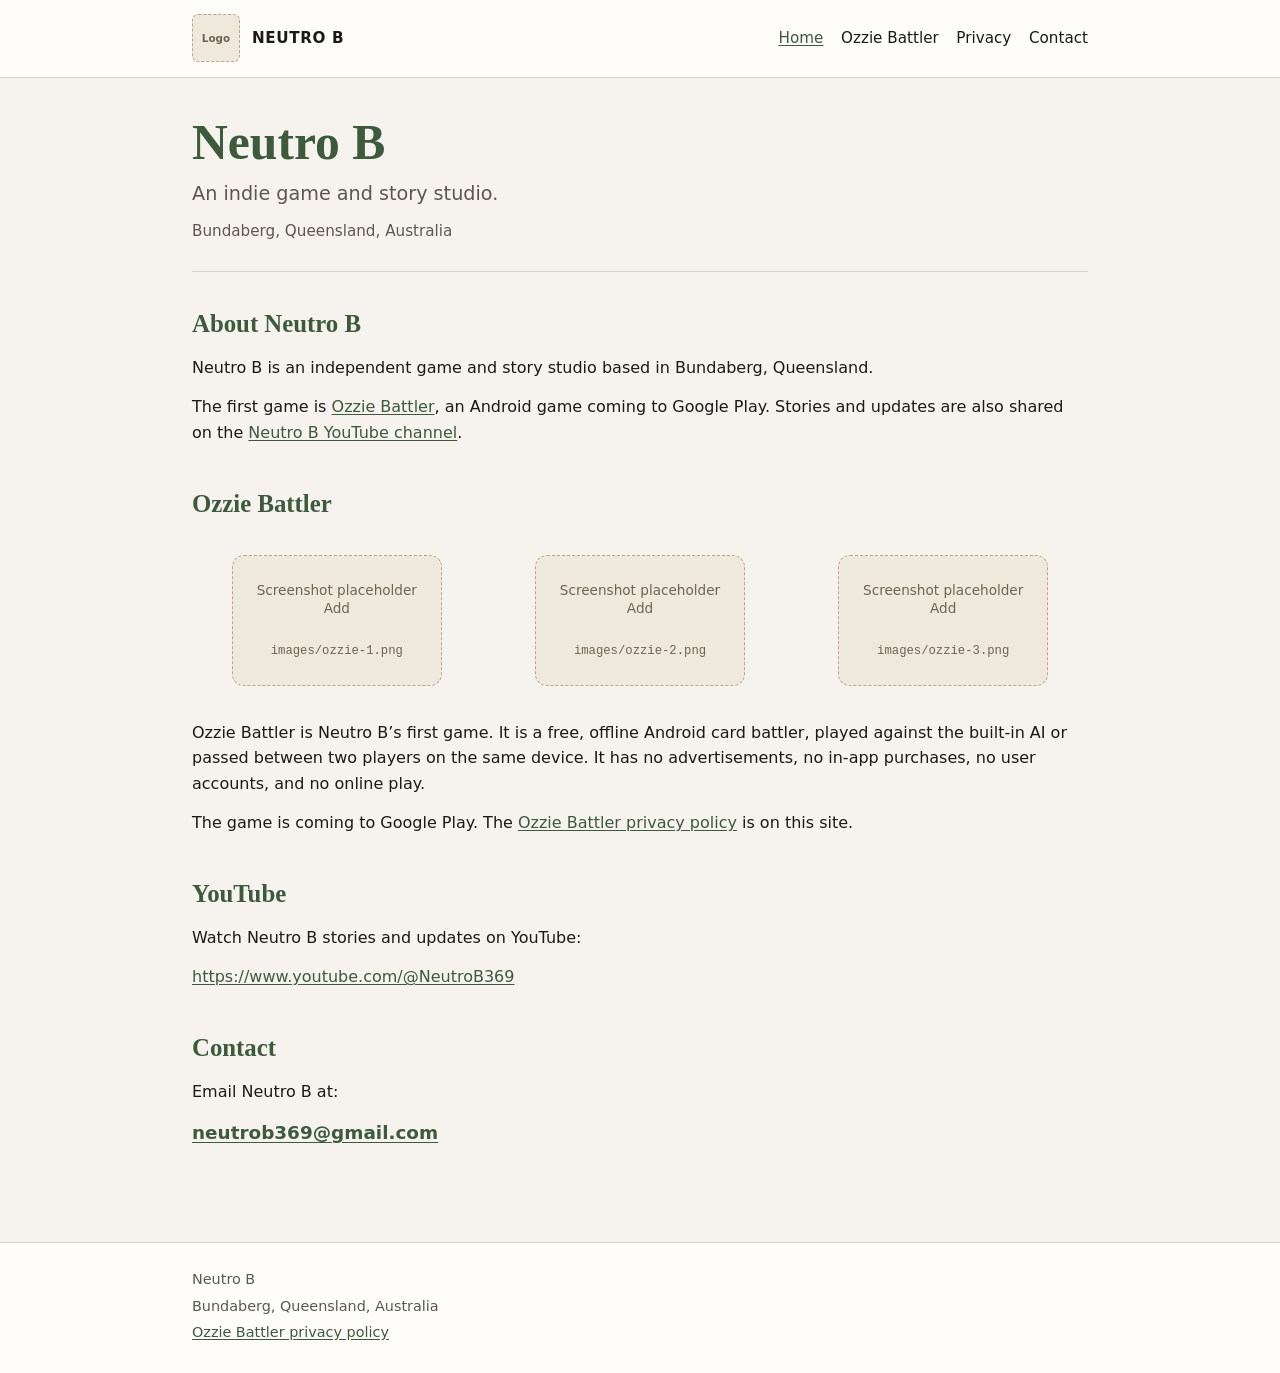
==== index.html @ 4e5b8d87 "Add the Neutro B static site at the repository root. Publish index, privacy policy, and stylesheet w" ====
<!DOCTYPE html>
<html lang="en-AU">
<head>
  <meta charset="utf-8">
  <meta name="viewport" content="width=device-width, initial-scale=1">
  <title>Neutro B — indie game and story studio</title>
  <meta name="description" content="Neutro B is an indie game and story studio in Bundaberg, Queensland. Ozzie Battler, an Android game, is coming to Google Play.">
  <link rel="stylesheet" href="style.css">
</head>
<body>
  <header class="site-header">
    <div class="site-header__inner">
      <a class="brand" href="index.html">
        <!-- LOGO: replace the span below with <img src="images/logo.png" alt="Neutro B" class="logo"> -->
        <span class="logo-placeholder" aria-hidden="true">Logo</span>
        <span class="brand__name">Neutro B</span>
      </a>
      <nav class="nav" aria-label="Primary">
        <a href="index.html" aria-current="page">Home</a>
        <a href="#ozzie-battler">Ozzie Battler</a>
        <a href="privacy.html">Privacy</a>
        <a href="#contact">Contact</a>
      </nav>
    </div>
  </header>

  <main>
    <div class="wrap">
      <header class="hero">
        <h1>Neutro B</h1>
        <p class="lede">An indie game and story studio.</p>
        <p class="place">Bundaberg, Queensland, Australia</p>
      </header>

      <section class="prose" id="about" aria-labelledby="about-heading">
        <h2 id="about-heading">About Neutro B</h2>
        <p>Neutro B is an independent game and story studio based in Bundaberg, Queensland.</p>
        <p>The first game is <a href="#ozzie-battler">Ozzie Battler</a>, an Android game coming to Google Play. Stories and updates are also shared on the <a href="https://www.youtube.com/@NeutroB369">Neutro B YouTube channel</a>.</p>
      </section>

      <section class="prose" id="ozzie-battler" aria-labelledby="ozzie-heading">
        <h2 id="ozzie-heading">Ozzie Battler</h2>
        <div class="screenshot-row" aria-label="Screenshot placeholders">
          <!-- SCREENSHOTS: replace each figure with an <img> pointing at images/ -->
          <figure class="screenshot-placeholder">Screenshot placeholder<br>Add <code>images/ozzie-1.png</code></figure>
          <figure class="screenshot-placeholder">Screenshot placeholder<br>Add <code>images/ozzie-2.png</code></figure>
          <figure class="screenshot-placeholder">Screenshot placeholder<br>Add <code>images/ozzie-3.png</code></figure>
        </div>
        <p>Ozzie Battler is Neutro B’s first game. It is a free, offline Android card battler, played against the built-in AI or passed between two players on the same device. It has no advertisements, no in-app purchases, no user accounts, and no online play.</p>
        <p>The game is coming to Google Play. The <a href="privacy.html">Ozzie Battler privacy policy</a> is on this site.</p>
      </section>

      <section class="prose" id="youtube" aria-labelledby="youtube-heading">
        <h2 id="youtube-heading">YouTube</h2>
        <p>Watch Neutro B stories and updates on YouTube:</p>
        <p><a href="https://www.youtube.com/@NeutroB369">https://www.youtube.com/@NeutroB369</a></p>
      </section>

      <section class="prose" id="contact" aria-labelledby="contact-heading">
        <h2 id="contact-heading">Contact</h2>
        <p>Email Neutro B at:</p>
        <p class="contact-email"><a href="mailto:neutrob369@gmail.com">neutrob369@gmail.com</a></p>
      </section>
    </div>
  </main>

  <footer class="site-footer">
    <div class="site-footer__inner">
      <p>Neutro B</p>
      <p>Bundaberg, Queensland, Australia</p>
      <p><a href="privacy.html">Ozzie Battler privacy policy</a></p>
    </div>
  </footer>
</body>
</html>
---- style.css ----
/* Neutro B site framework
   Plain CSS, no build step. Swap the variables and placeholders
   below when you are ready to make it look good.
*/

/* ============================================================
   COLOURS — change these to restyle the whole site later
   ============================================================ */
:root {
  --color-bg: #f6f3ee;
  --color-surface: #fffdf9;
  --color-text: #1c1a17;
  --color-muted: #5c574f;
  --color-accent: #3d5a3d;          /* headings, links, brand marks */
  --color-accent-hover: #2c422c;
  --color-line: #d8d2c8;
  --color-placeholder-bg: #efe8dc;
  --color-placeholder-line: #b9a88a;
  --color-placeholder-text: #6e6454;

  /* Layout */
  --max-width: 56rem;
  --space: 1.25rem;
  --radius: 0.75rem;

  /* Type — system fonts only, so the site works offline */
  --font-sans: "Segoe UI", system-ui, -apple-system, "Helvetica Neue", Arial, sans-serif;
  --font-serif: Georgia, "Palatino Linotype", Palatino, "Times New Roman", serif;
}

/* ============================================================
   BASE
   ============================================================ */
*,
*::before,
*::after { box-sizing: border-box; }

html { scroll-behavior: smooth; }

body {
  margin: 0;
  font-family: var(--font-sans);
  background: var(--color-bg);
  color: var(--color-text);
  line-height: 1.6;
  min-height: 100vh;
  display: flex;
  flex-direction: column;
}

img { max-width: 100%; height: auto; display: block; }

a {
  color: var(--color-accent);
  text-underline-offset: 0.15em;
}

a:hover { color: var(--color-accent-hover); }

a:focus-visible,
button:focus-visible {
  outline: 2px solid var(--color-accent);
  outline-offset: 3px;
}

/* ============================================================
   SITE CHROME
   ============================================================ */
.site-header {
  border-bottom: 1px solid var(--color-line);
  background: var(--color-surface);
}

.site-header__inner,
.site-footer__inner,
.wrap {
  width: min(var(--max-width), calc(100% - 2 * var(--space)));
  margin-inline: auto;
}

.site-header__inner {
  display: flex;
  align-items: center;
  justify-content: space-between;
  gap: 1rem;
  padding: 0.9rem 0;
}

.brand {
  display: flex;
  align-items: center;
  gap: 0.75rem;
  text-decoration: none;
  color: inherit;
}

.brand__name {
  font-weight: 700;
  letter-spacing: 0.04em;
  text-transform: uppercase;
  font-size: 0.95rem;
}

/* ============================================================
   LOGO — replace the placeholder in the header with:
   <img src="images/logo.png" alt="Neutro B" class="logo">
   Suggested size: about 64px tall, transparent PNG or SVG.
   ============================================================ */
.logo-placeholder,
.logo {
  width: 3rem;
  height: 3rem;
  flex: 0 0 auto;
}

.logo {
  object-fit: contain;
}

.logo-placeholder {
  display: grid;
  place-items: center;
  border: 1px dashed var(--color-placeholder-line);
  background: var(--color-placeholder-bg);
  color: var(--color-placeholder-text);
  border-radius: 0.4rem;
  font-size: 0.65rem;
  font-weight: 600;
  text-align: center;
  line-height: 1.2;
  padding: 0.2rem;
}

.nav {
  display: flex;
  flex-wrap: wrap;
  gap: 0.35rem 1.1rem;
  font-size: 0.95rem;
}

.nav a { text-decoration: none; color: var(--color-text); }
.nav a:hover,
.nav a[aria-current="page"] {
  color: var(--color-accent);
  text-decoration: underline;
}

main {
  flex: 1;
  padding: 2.25rem 0 3.5rem;
}

.site-footer {
  border-top: 1px solid var(--color-line);
  background: var(--color-surface);
  color: var(--color-muted);
  font-size: 0.9rem;
  padding: 1.4rem 0 1.6rem;
}

.site-footer p { margin: 0.2rem 0; }

/* ============================================================
   PAGE SECTIONS
   ============================================================ */
.hero {
  padding-bottom: 1.75rem;
  margin-bottom: 2rem;
  border-bottom: 1px solid var(--color-line);
}

.hero h1 {
  font-family: var(--font-serif);
  font-size: clamp(2.1rem, 5vw, 3.1rem);
  line-height: 1.15;
  margin: 0 0 0.5rem;
  color: var(--color-accent);
  font-weight: 700;
}

.lede {
  font-size: 1.2rem;
  color: var(--color-muted);
  margin: 0;
}

.place {
  margin: 0.6rem 0 0;
  color: var(--color-muted);
  font-size: 0.95rem;
}

section { margin: 0 0 2.4rem; }

h2 {
  font-family: var(--font-serif);
  font-size: 1.55rem;
  margin: 0 0 0.7rem;
  color: var(--color-accent);
}

h3 {
  font-size: 1.1rem;
  margin: 1.5rem 0 0.5rem;
  color: var(--color-accent);
}

.prose p { margin: 0 0 0.85rem; }
.prose p:last-child { margin-bottom: 0; }

.prose ul {
  margin: 0.4rem 0 0.85rem;
  padding-left: 1.2rem;
}

.prose li { margin: 0.25rem 0; }

.meta {
  color: var(--color-muted);
  font-size: 0.95rem;
  margin: 0 0 1.25rem;
}

/* ============================================================
   SCREENSHOTS — drop images into images/ and replace each
   .screenshot-placeholder with, for example:
   <img src="images/ozzie-1.png" alt="Ozzie Battler screenshot">
   Suggested size: 16:9 or phone frames, around 800px wide.
   ============================================================ */
.screenshot-row {
  display: grid;
  grid-template-columns: repeat(3, 1fr);
  gap: 0.85rem;
  margin: 1.1rem 0 1.25rem;
}

.screenshot-placeholder {
  aspect-ratio: 16 / 10;
  display: grid;
  place-items: center;
  text-align: center;
  padding: 0.75rem;
  border: 1px dashed var(--color-placeholder-line);
  background: var(--color-placeholder-bg);
  color: var(--color-placeholder-text);
  border-radius: var(--radius);
  font-size: 0.85rem;
  line-height: 1.35;
}

.contact-email {
  font-size: 1.15rem;
  font-weight: 600;
}

address { font-style: normal; }

/* Privacy policy body text stays readable at a slightly narrower measure */
.policy {
  max-width: 42rem;
}

.policy h1 {
  font-family: var(--font-serif);
  font-size: clamp(1.7rem, 4vw, 2.2rem);
  line-height: 1.2;
  margin: 0 0 0.6rem;
  color: var(--color-accent);
}

code {
  font-family: ui-monospace, "Cascadia Code", "SF Mono", Consolas, monospace;
  font-size: 0.9em;
}

@media (max-width: 700px) {
  .screenshot-row { grid-template-columns: 1fr; }
  .site-header__inner { flex-wrap: wrap; }
}
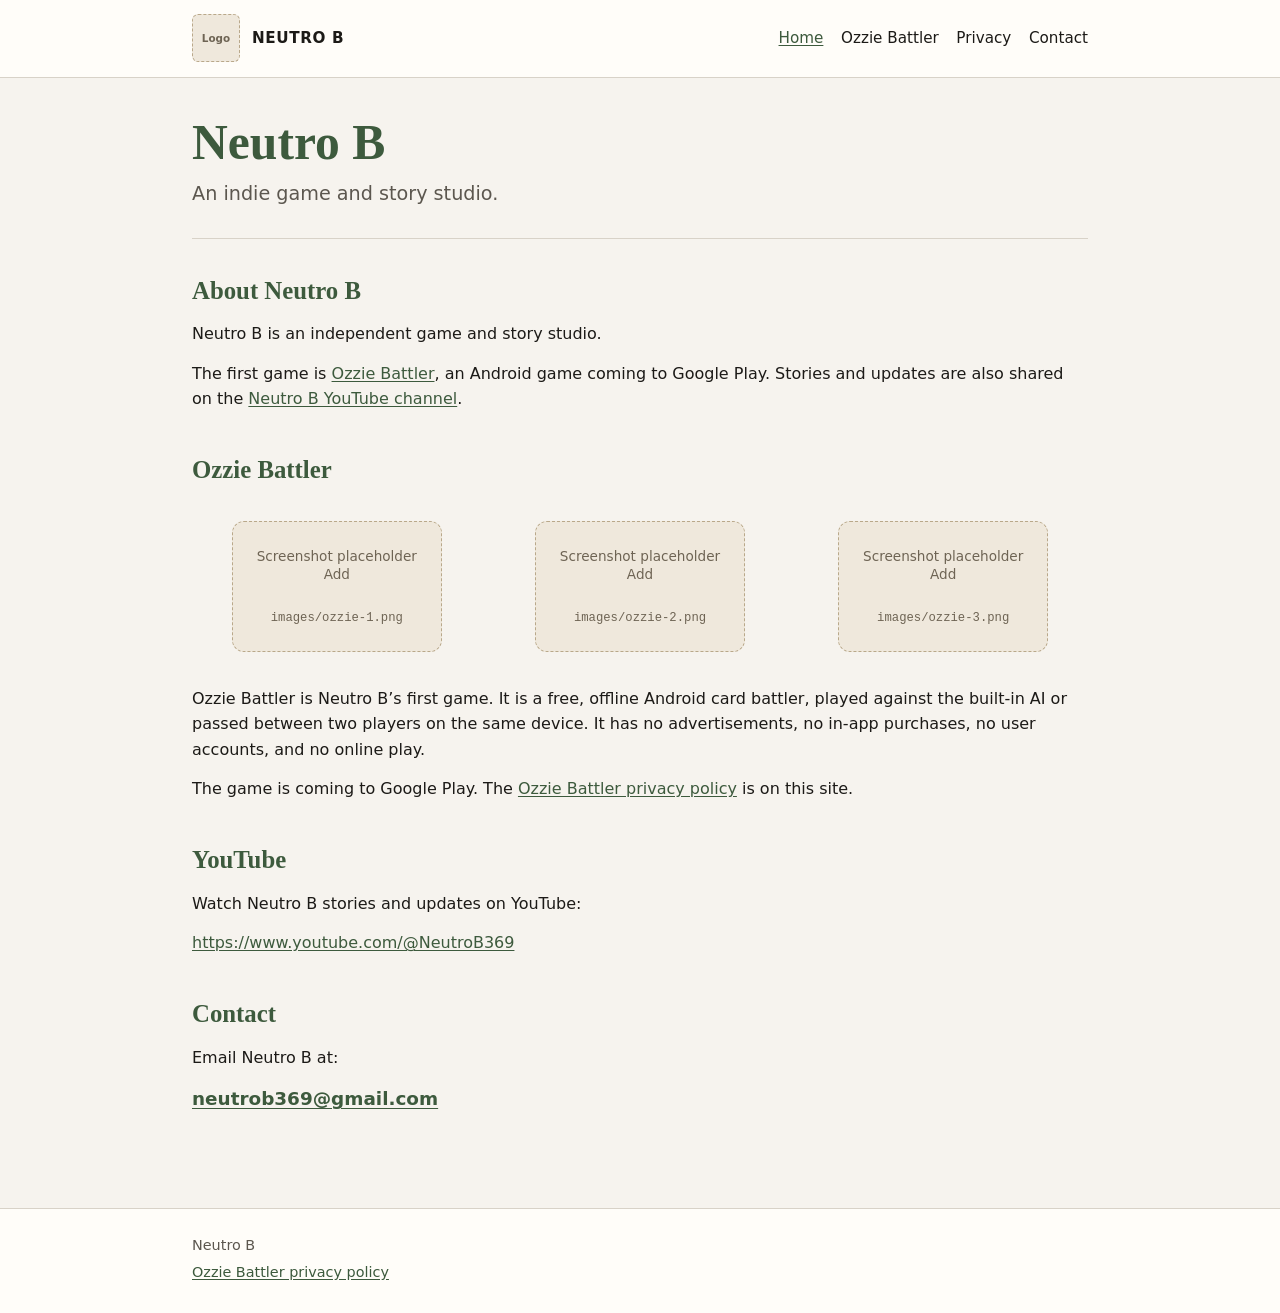
==== commit 0f986d02: "Remove town and state from the Neutro B site. Keep the public location to Australia in the privacy p" ====
--- a/index.html
+++ b/index.html
@@ -4,7 +4,7 @@
   <meta charset="utf-8">
   <meta name="viewport" content="width=device-width, initial-scale=1">
   <title>Neutro B — indie game and story studio</title>
-  <meta name="description" content="Neutro B is an indie game and story studio in Bundaberg, Queensland. Ozzie Battler, an Android game, is coming to Google Play.">
+  <meta name="description" content="Neutro B is an indie game and story studio. Ozzie Battler, an Android game, is coming to Google Play.">
   <link rel="stylesheet" href="style.css">
 </head>
 <body>
@@ -29,12 +29,11 @@
       <header class="hero">
         <h1>Neutro B</h1>
         <p class="lede">An indie game and story studio.</p>
-        <p class="place">Bundaberg, Queensland, Australia</p>
       </header>
 
       <section class="prose" id="about" aria-labelledby="about-heading">
         <h2 id="about-heading">About Neutro B</h2>
-        <p>Neutro B is an independent game and story studio based in Bundaberg, Queensland.</p>
+        <p>Neutro B is an independent game and story studio.</p>
         <p>The first game is <a href="#ozzie-battler">Ozzie Battler</a>, an Android game coming to Google Play. Stories and updates are also shared on the <a href="https://www.youtube.com/@NeutroB369">Neutro B YouTube channel</a>.</p>
       </section>
 
@@ -67,7 +66,6 @@
   <footer class="site-footer">
     <div class="site-footer__inner">
       <p>Neutro B</p>
-      <p>Bundaberg, Queensland, Australia</p>
       <p><a href="privacy.html">Ozzie Battler privacy policy</a></p>
     </div>
   </footer>
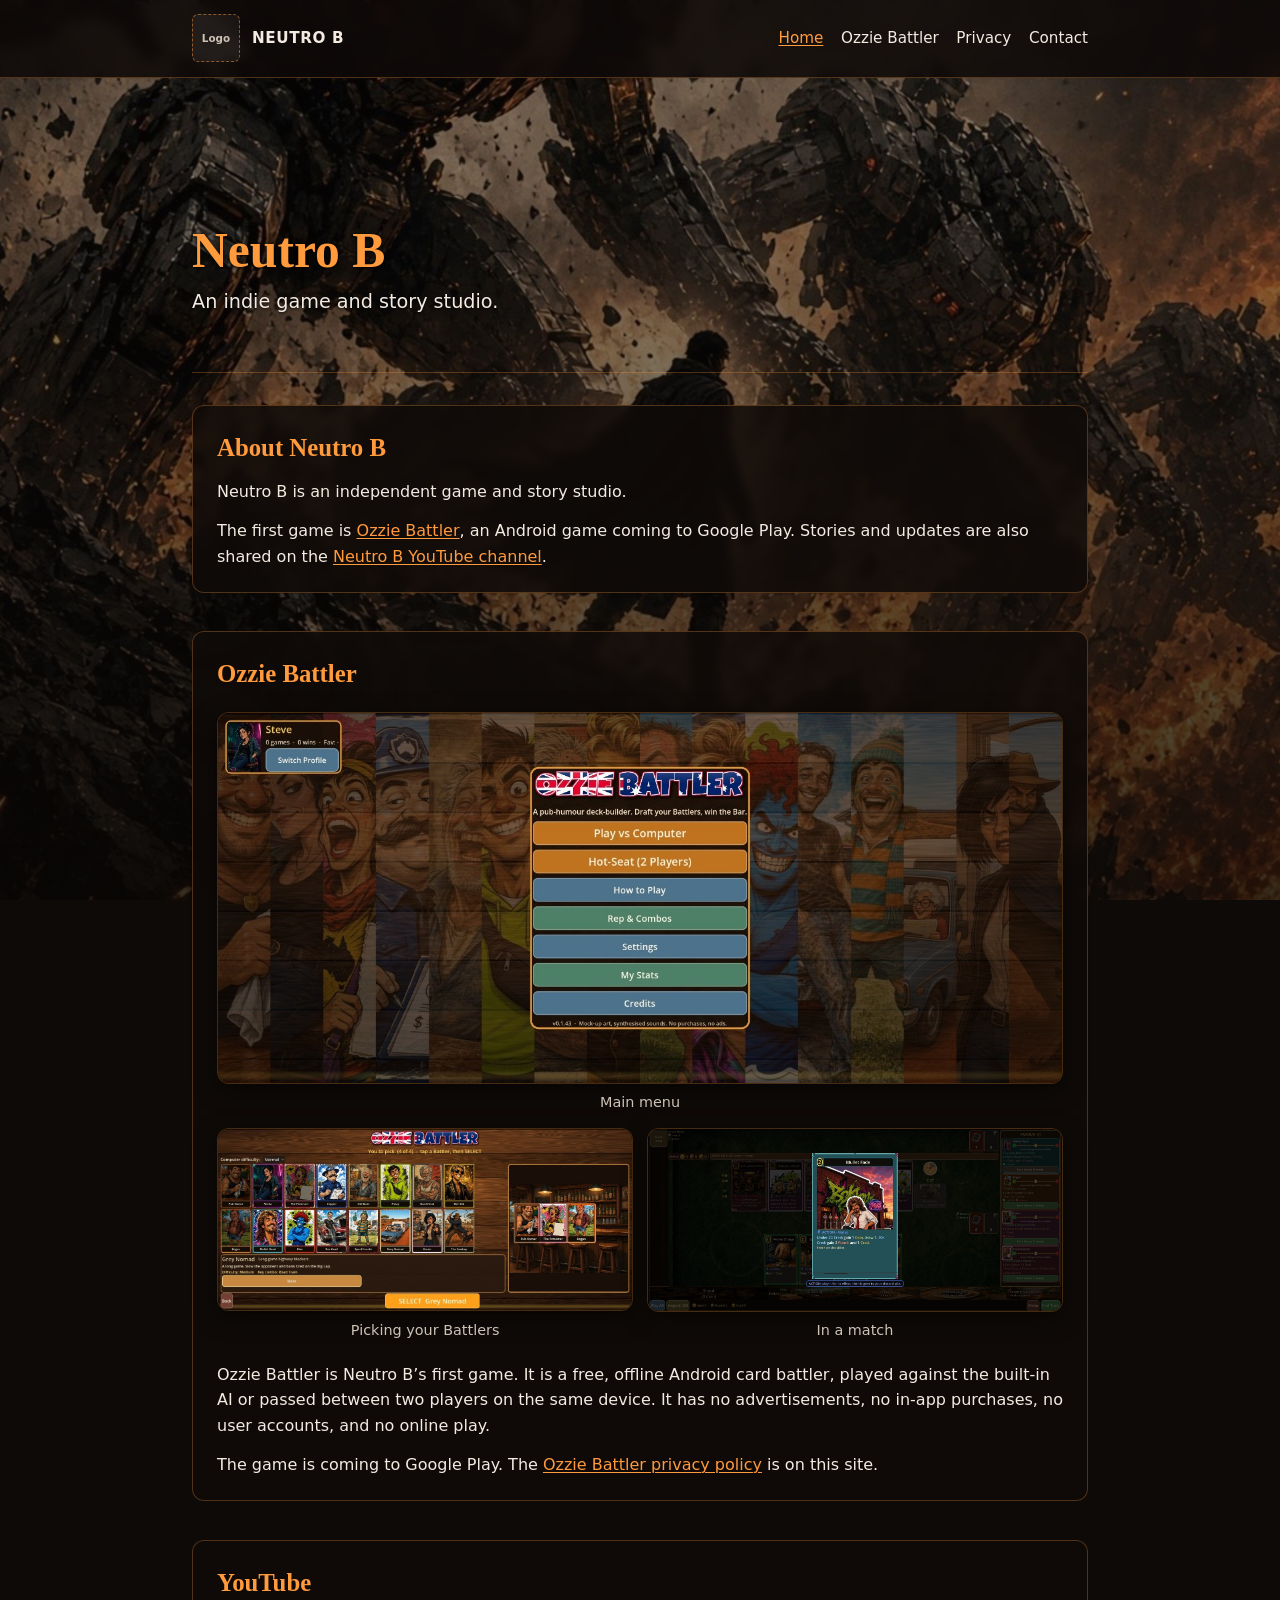
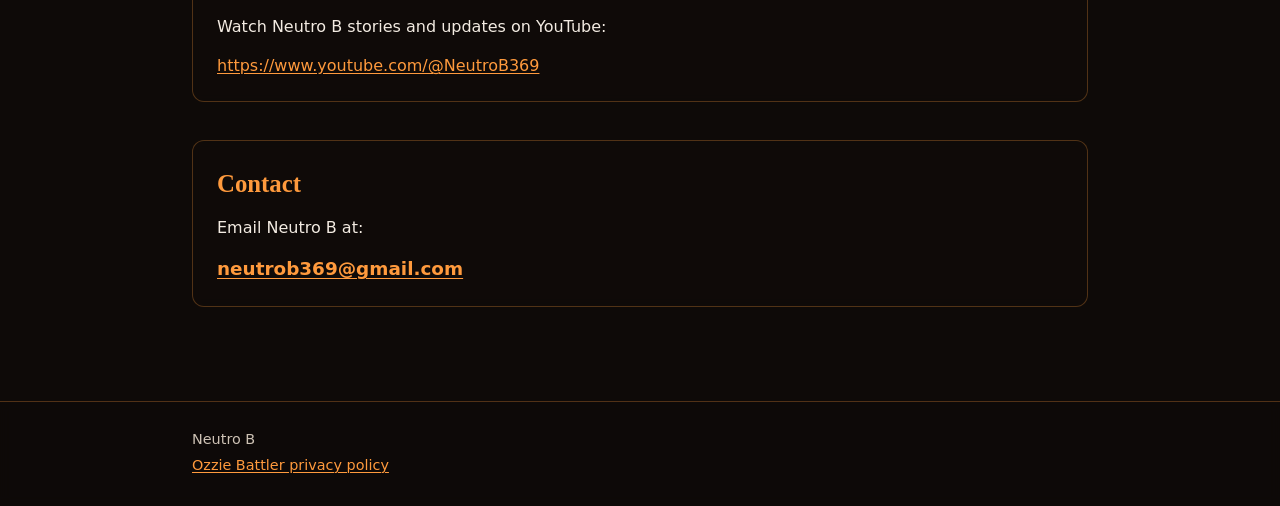
==== commit 89ba112c: "Add the Neutro B banner and Ozzie Battler screenshots. Use the banner as the page background and rep" ====
--- a/index.html
+++ b/index.html
@@ -39,11 +39,19 @@
 
       <section class="prose" id="ozzie-battler" aria-labelledby="ozzie-heading">
         <h2 id="ozzie-heading">Ozzie Battler</h2>
-        <div class="screenshot-row" aria-label="Screenshot placeholders">
-          <!-- SCREENSHOTS: replace each figure with an <img> pointing at images/ -->
-          <figure class="screenshot-placeholder">Screenshot placeholder<br>Add <code>images/ozzie-1.png</code></figure>
-          <figure class="screenshot-placeholder">Screenshot placeholder<br>Add <code>images/ozzie-2.png</code></figure>
-          <figure class="screenshot-placeholder">Screenshot placeholder<br>Add <code>images/ozzie-3.png</code></figure>
+        <div class="screenshot-row" aria-label="Ozzie Battler screenshots">
+          <figure class="shot shot--large">
+            <a href="images/ozzie-1.jpg"><img src="images/ozzie-1.jpg" width="1370" height="601" alt="Ozzie Battler main menu" loading="lazy"></a>
+            <figcaption>Main menu</figcaption>
+          </figure>
+          <figure class="shot">
+            <a href="images/ozzie-2.jpg"><img src="images/ozzie-2.jpg" width="1238" height="543" alt="Picking your Battlers" loading="lazy"></a>
+            <figcaption>Picking your Battlers</figcaption>
+          </figure>
+          <figure class="shot">
+            <a href="images/ozzie-3.jpg"><img src="images/ozzie-3.jpg" width="1535" height="674" alt="A match in progress" loading="lazy"></a>
+            <figcaption>In a match</figcaption>
+          </figure>
         </div>
         <p>Ozzie Battler is Neutro B’s first game. It is a free, offline Android card battler, played against the built-in AI or passed between two players on the same device. It has no advertisements, no in-app purchases, no user accounts, and no online play.</p>
         <p>The game is coming to Google Play. The <a href="privacy.html">Ozzie Battler privacy policy</a> is on this site.</p>
--- a/style.css
+++ b/style.css
@@ -7,16 +7,17 @@
    COLOURS — change these to restyle the whole site later
    ============================================================ */
 :root {
-  --color-bg: #f6f3ee;
-  --color-surface: #fffdf9;
-  --color-text: #1c1a17;
-  --color-muted: #5c574f;
-  --color-accent: #3d5a3d;          /* headings, links, brand marks */
-  --color-accent-hover: #2c422c;
-  --color-line: #d8d2c8;
-  --color-placeholder-bg: #efe8dc;
-  --color-placeholder-line: #b9a88a;
-  --color-placeholder-text: #6e6454;
+  --color-bg: #0e0a08;
+  --color-surface: rgba(14, 10, 8, 0.88);
+  --color-panel: rgba(16, 11, 9, 0.86);
+  --color-text: #f3ebe2;
+  --color-muted: #cdc2b5;
+  --color-accent: #ff9a3d;          /* ember orange: headings, links, brand marks */
+  --color-accent-hover: #ffc078;
+  --color-line: rgba(255, 154, 61, 0.28);
+  --color-placeholder-bg: rgba(255, 255, 255, 0.05);
+  --color-placeholder-line: rgba(255, 154, 61, 0.5);
+  --color-placeholder-text: #cdc2b5;
 
   /* Layout */
   --max-width: 56rem;
@@ -41,6 +42,7 @@
   margin: 0;
   font-family: var(--font-sans);
   background: var(--color-bg);
+  position: relative;
   color: var(--color-text);
   line-height: 1.6;
   min-height: 100vh;
@@ -229,7 +231,7 @@
    ============================================================ */
 .screenshot-row {
   display: grid;
-  grid-template-columns: repeat(3, 1fr);
+  grid-template-columns: repeat(2, 1fr);
   gap: 0.85rem;
   margin: 1.1rem 0 1.25rem;
 }
@@ -277,3 +279,105 @@
   .screenshot-row { grid-template-columns: 1fr; }
   .site-header__inner { flex-wrap: wrap; }
 }
+
+/* ============================================================
+   BANNER BACKGROUND — Neutro B YouTube banner, full page, fixed
+   A dark gradient sits over the image so text stays readable.
+   ============================================================ */
+body::before {
+  content: "";
+  position: fixed;
+  inset: 0;
+  z-index: -1;
+  background:
+    linear-gradient(180deg, rgba(10, 7, 5, 0.35) 0%, rgba(10, 7, 5, 0.6) 55%, rgba(10, 7, 5, 0.82) 100%),
+    url("images/banner.jpg") center / cover no-repeat;
+  background-color: var(--color-bg);
+}
+
+.site-header,
+.site-footer {
+  background: var(--color-surface);
+  -webkit-backdrop-filter: blur(6px);
+  backdrop-filter: blur(6px);
+}
+
+.site-header { border-bottom-color: var(--color-line); }
+.site-footer { border-top-color: var(--color-line); color: var(--color-muted); }
+
+.brand__name { color: var(--color-text); }
+
+/* Hero sits straight on the banner, with a text shadow for legibility */
+.hero {
+  padding: clamp(3rem, 12vh, 7rem) 0 clamp(2rem, 6vh, 3.5rem);
+  border-bottom: 1px solid var(--color-line);
+  text-shadow: 0 2px 18px rgba(0, 0, 0, 0.85), 0 1px 3px rgba(0, 0, 0, 0.9);
+}
+
+.hero h1 { color: var(--color-accent); }
+.lede { color: var(--color-text); }
+
+/* Content blocks get a solid dark panel */
+main .prose {
+  background: var(--color-panel);
+  border: 1px solid var(--color-line);
+  border-radius: var(--radius);
+  padding: 1.4rem 1.5rem;
+  -webkit-backdrop-filter: blur(4px);
+  backdrop-filter: blur(4px);
+}
+
+main .policy.prose { padding: clamp(1.25rem, 4vw, 2.25rem); }
+.policy h2 { margin-top: 1.8rem; }
+
+.nav a { color: var(--color-text); }
+.nav a:hover,
+.nav a[aria-current="page"] { color: var(--color-accent); }
+
+a { text-decoration-thickness: 1px; }
+.logo-placeholder { border-color: var(--color-placeholder-line); }
+code { color: var(--color-accent-hover); }
+
+@media (max-width: 700px) {
+  main .prose { padding: 1.1rem 1.1rem; }
+  .hero { padding-top: 2.5rem; }
+}
+
+@media (prefers-reduced-motion: reduce) {
+  html { scroll-behavior: auto; }
+}
+
+/* ============================================================
+   GAME SCREENSHOTS — one large, two below on desktop
+   ============================================================ */
+.shot { margin: 0; }
+.shot--large { grid-column: 1 / -1; }
+
+.shot a {
+  display: block;
+  border: 1px solid var(--color-line);
+  border-radius: var(--radius);
+  overflow: hidden;
+  background: #000;
+  box-shadow: 0 6px 22px rgba(0, 0, 0, 0.55);
+  transition: border-color 0.15s ease, box-shadow 0.15s ease;
+}
+
+.shot a:hover,
+.shot a:focus-visible {
+  border-color: var(--color-accent);
+  box-shadow: 0 6px 26px rgba(255, 154, 61, 0.25);
+}
+
+.shot img { width: 100%; height: auto; }
+
+.shot figcaption {
+  margin-top: 0.45rem;
+  font-size: 0.9rem;
+  color: var(--color-muted);
+  text-align: center;
+}
+
+@media (max-width: 700px) {
+  .screenshot-row { grid-template-columns: 1fr; }
+}
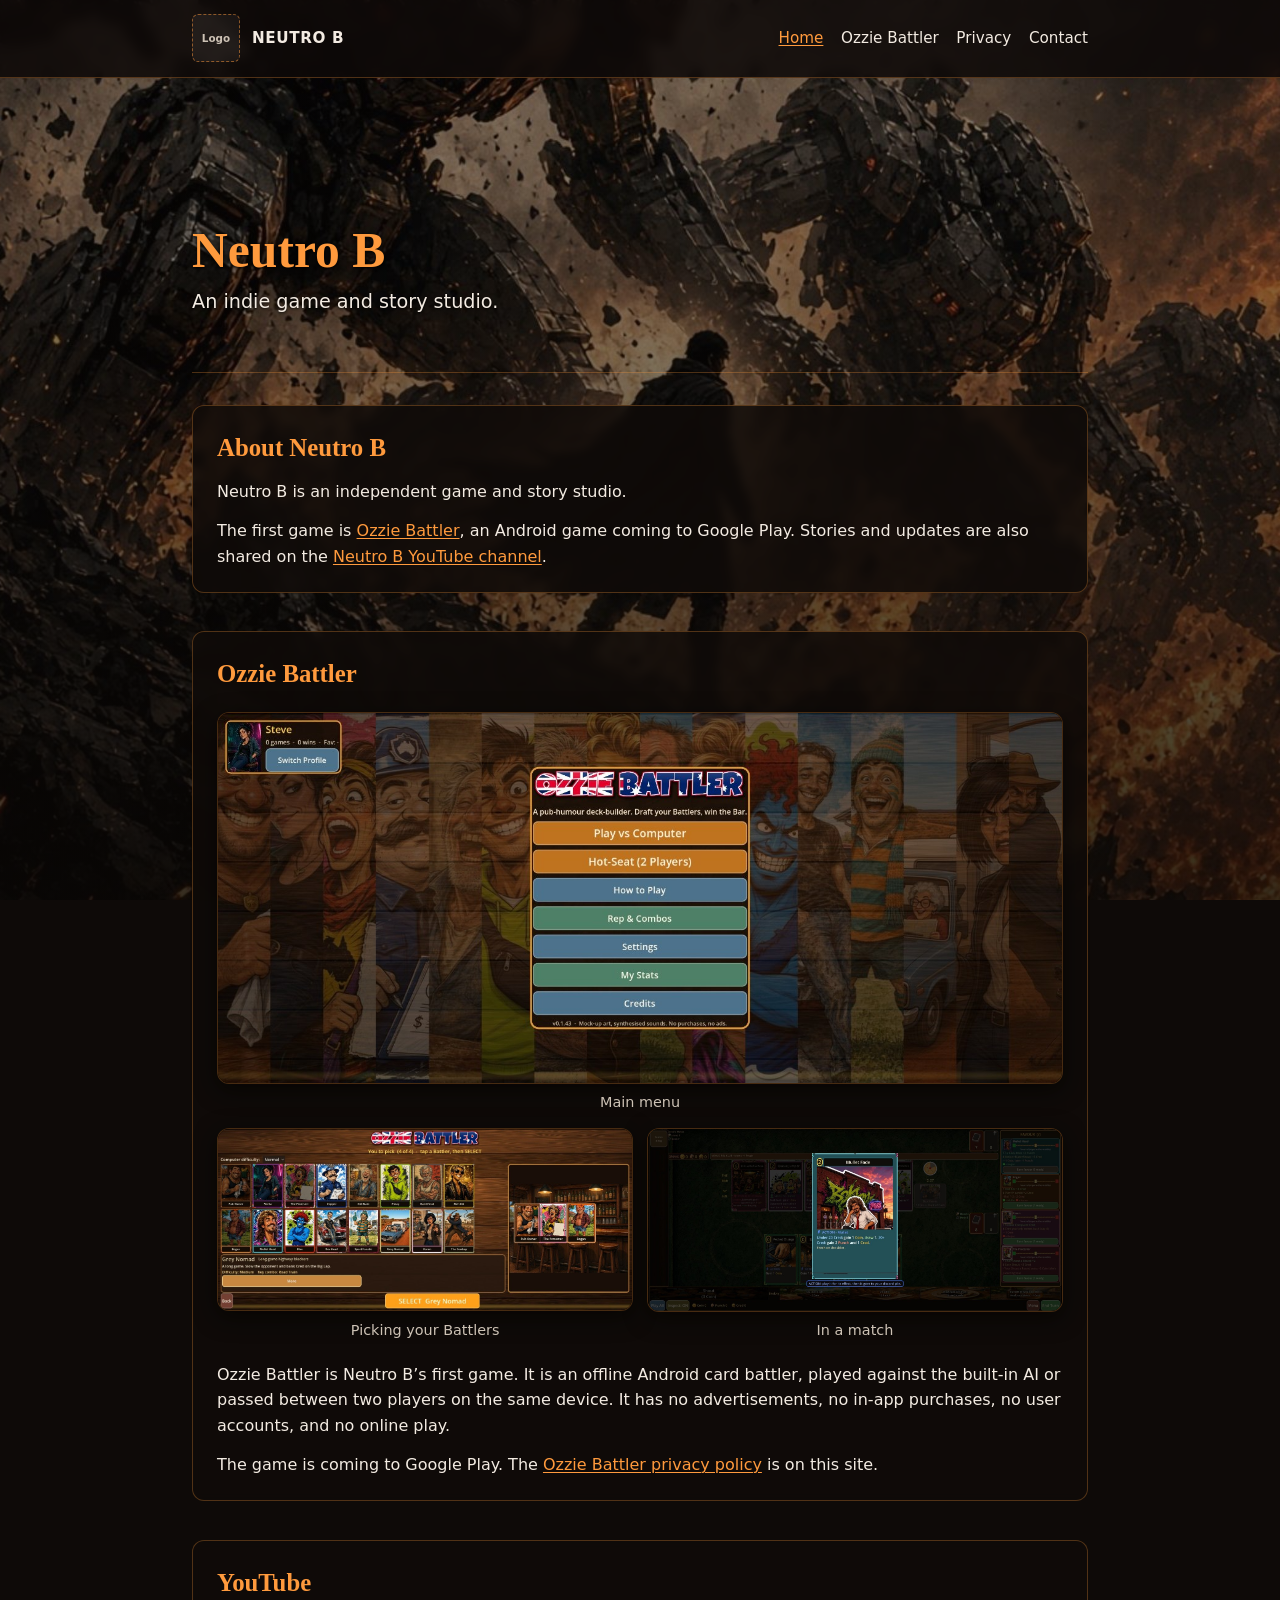
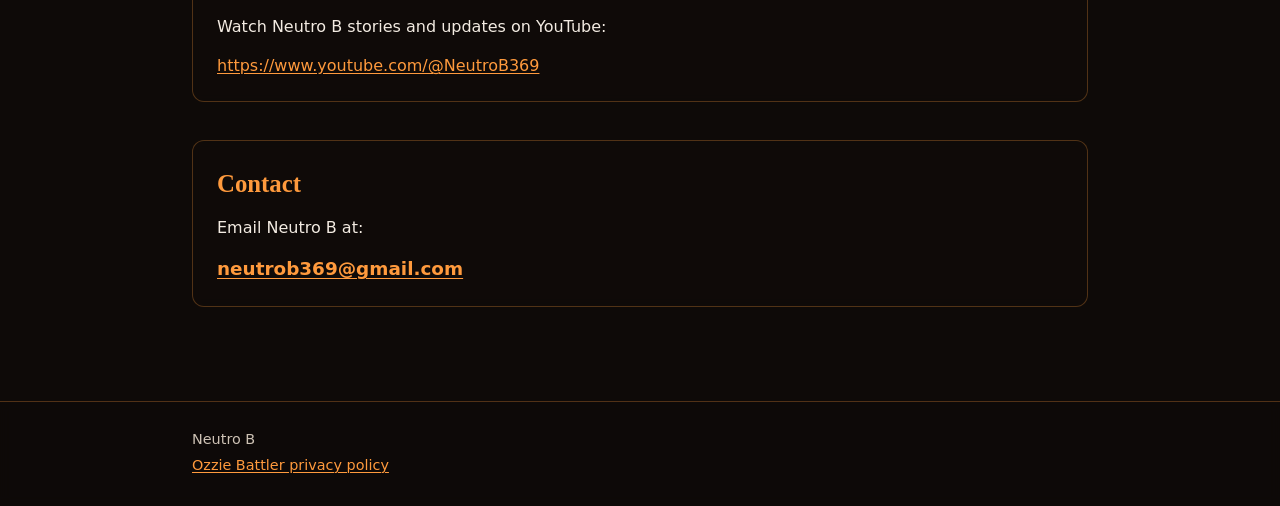
==== commit 81eb9446: "Remove free pricing wording from the game description. The home page and privacy policy no longer ca" ====
--- a/index.html
+++ b/index.html
@@ -53,7 +53,7 @@
             <figcaption>In a match</figcaption>
           </figure>
         </div>
-        <p>Ozzie Battler is Neutro B’s first game. It is a free, offline Android card battler, played against the built-in AI or passed between two players on the same device. It has no advertisements, no in-app purchases, no user accounts, and no online play.</p>
+        <p>Ozzie Battler is Neutro B’s first game. It is an offline Android card battler, played against the built-in AI or passed between two players on the same device. It has no advertisements, no in-app purchases, no user accounts, and no online play.</p>
         <p>The game is coming to Google Play. The <a href="privacy.html">Ozzie Battler privacy policy</a> is on this site.</p>
       </section>
 
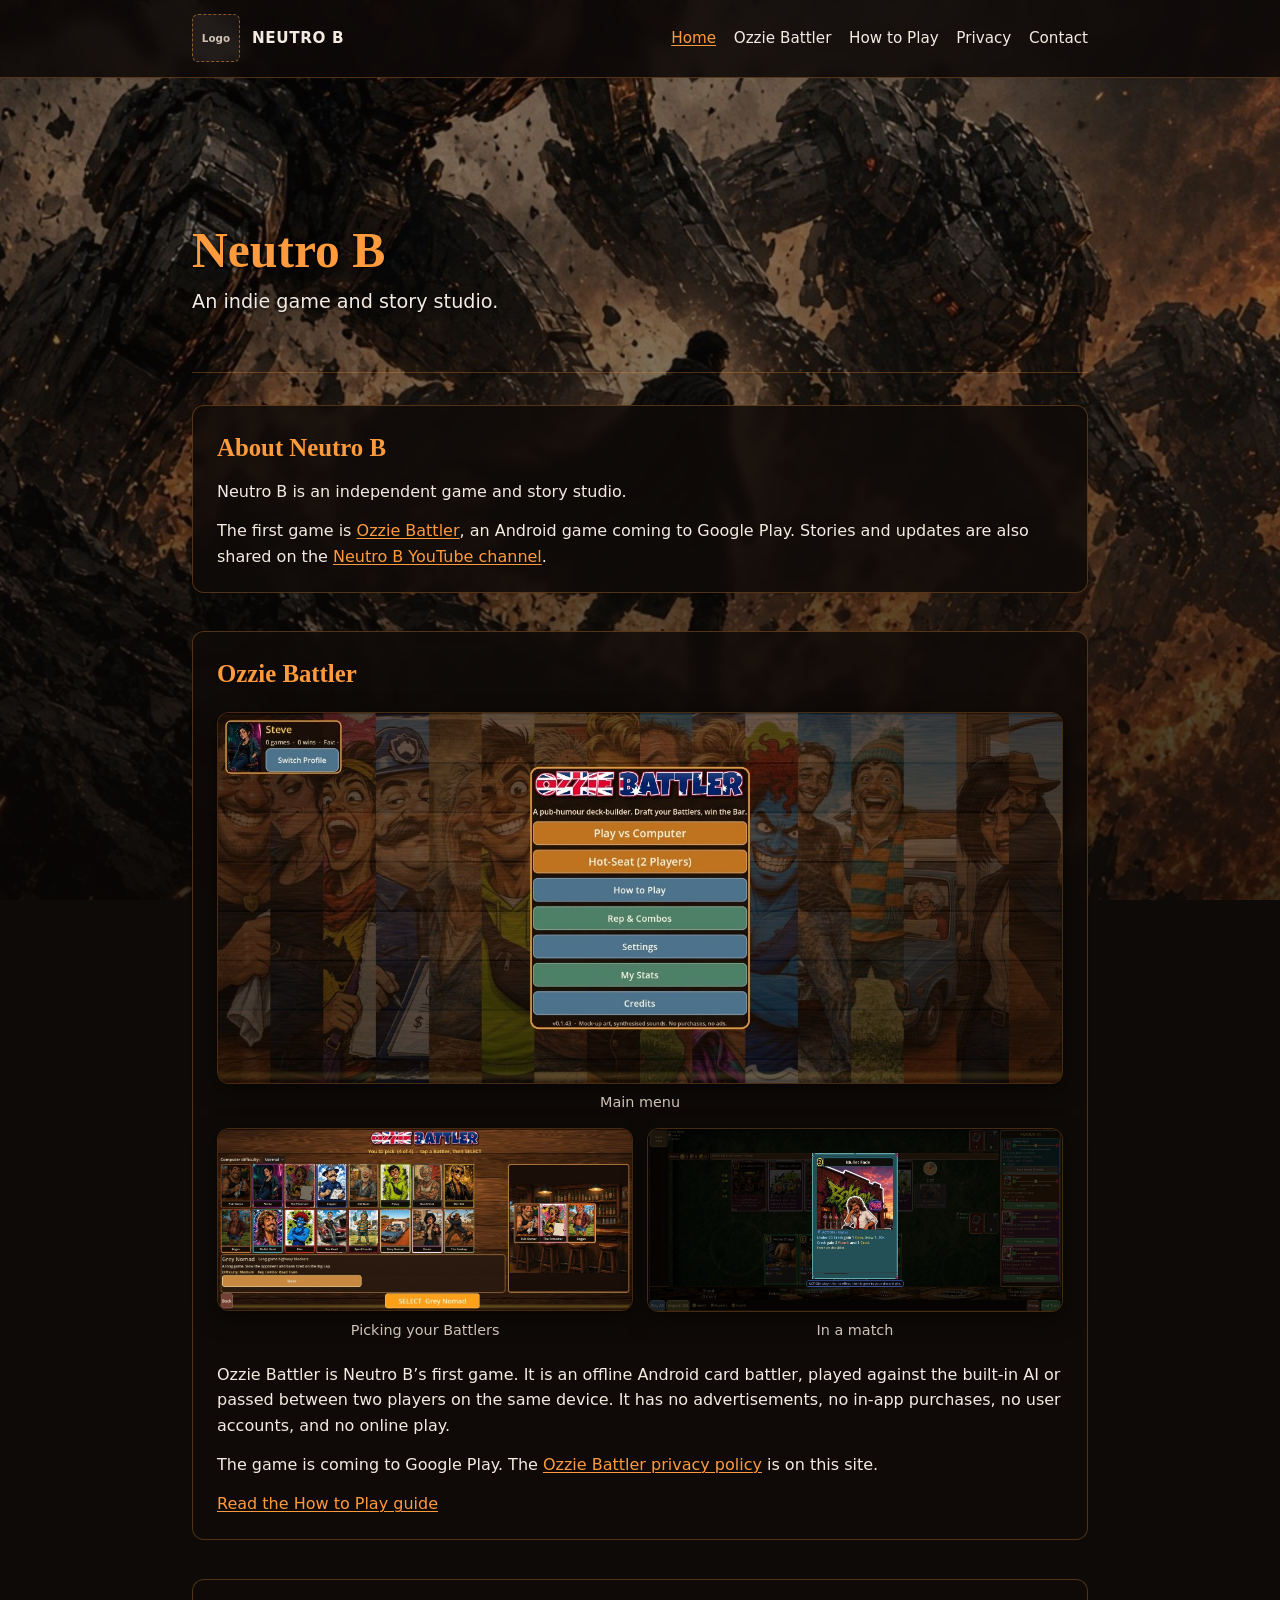
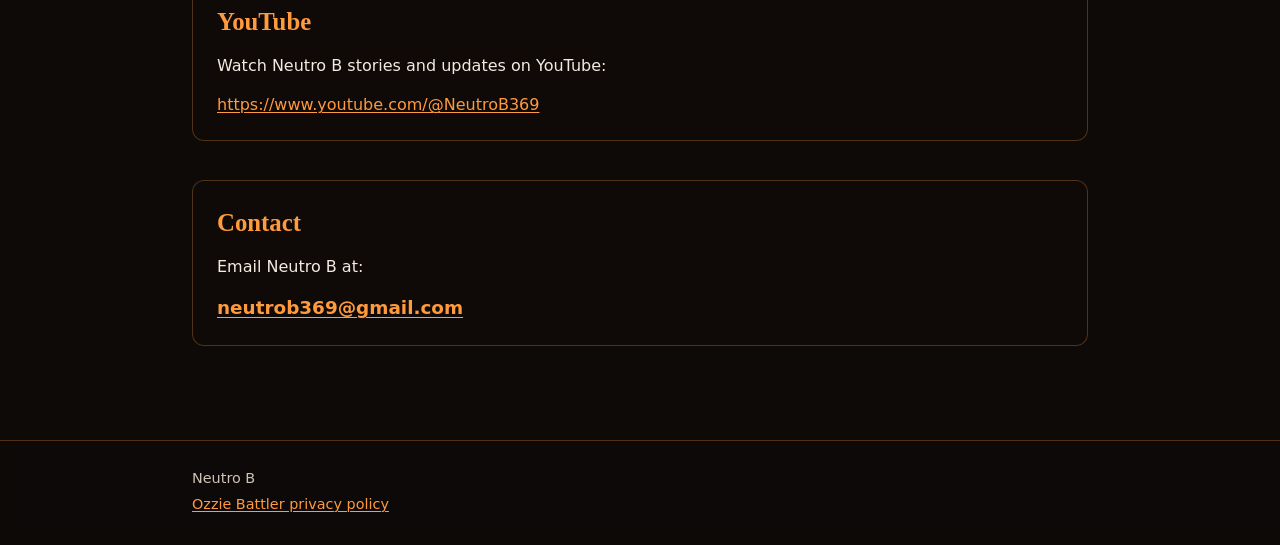
==== commit 75381150: "Add the Ozzie Battler How to Play guide. Link the guide from the home page and privacy policy, and i" ====
--- a/index.html
+++ b/index.html
@@ -18,6 +18,7 @@
       <nav class="nav" aria-label="Primary">
         <a href="index.html" aria-current="page">Home</a>
         <a href="#ozzie-battler">Ozzie Battler</a>
+        <a href="guide.html">How to Play</a>
         <a href="privacy.html">Privacy</a>
         <a href="#contact">Contact</a>
       </nav>
@@ -55,6 +56,7 @@
         </div>
         <p>Ozzie Battler is Neutro B’s first game. It is an offline Android card battler, played against the built-in AI or passed between two players on the same device. It has no advertisements, no in-app purchases, no user accounts, and no online play.</p>
         <p>The game is coming to Google Play. The <a href="privacy.html">Ozzie Battler privacy policy</a> is on this site.</p>
+        <p><a href="guide.html">Read the How to Play guide</a></p>
       </section>
 
       <section class="prose" id="youtube" aria-labelledby="youtube-heading">
--- a/style.css
+++ b/style.css
@@ -381,3 +381,145 @@
 @media (max-width: 700px) {
   .screenshot-row { grid-template-columns: 1fr; }
 }
+
+/* ============================================================
+   HOW TO PLAY GUIDE (guide.html)
+   ============================================================ */
+.visually-hidden {
+  position: absolute; width: 1px; height: 1px; margin: -1px; padding: 0;
+  overflow: hidden; clip: rect(0 0 0 0); white-space: nowrap; border: 0;
+}
+.muted { color: var(--color-muted); }
+
+.jump {
+  display: flex; flex-wrap: wrap; gap: 0.5rem; margin-top: 1.25rem;
+  text-shadow: none;
+}
+.jump a {
+  font-size: 0.9rem; text-decoration: none; color: var(--color-text);
+  background: rgba(14, 10, 8, 0.75); border: 1px solid var(--color-line);
+  border-radius: 999px; padding: 0.3rem 0.8rem;
+}
+.jump a:hover, .jump a:focus-visible { color: var(--color-accent); border-color: var(--color-accent); }
+
+/* generic card inside a panel */
+.step-card, .step-note {
+  background: rgba(255, 255, 255, 0.045);
+  border: 1px solid var(--color-line);
+  border-radius: var(--radius);
+  padding: 1rem 1.15rem;
+}
+.step-card h3, .step-note h3 { margin: 0; font-size: 1.15rem; }
+.step-card p, .step-note p { margin: 0.6rem 0 0; }
+.step-card__head { display: flex; align-items: center; gap: 0.75rem; }
+.step-note { display: flex; gap: 0.85rem; align-items: flex-start; margin: 1rem 0; }
+.step-note--setup { border-style: dashed; }
+.icon { width: 2.5rem; height: 2.5rem; flex: 0 0 auto; object-fit: contain; display: block; }
+.icon--sm { width: 1.75rem; height: 1.75rem; }
+.icon--none { display: inline-block; }
+
+/* numbered timeline */
+.timeline { list-style: none; margin: 1.25rem 0 0; padding: 0; counter-reset: none; position: relative; }
+.timeline::before {
+  content: ""; position: absolute; left: 1.2rem; top: 0.5rem; bottom: 0.5rem;
+  width: 2px; background: linear-gradient(var(--color-accent), rgba(255, 154, 61, 0.15));
+}
+.timeline__step { position: relative; padding-left: 3.4rem; margin: 0 0 1.1rem; }
+.timeline__aside { position: relative; padding-left: 3.4rem; margin: 0 0 1.1rem; }
+.timeline__aside .step-note { margin: 0; }
+.timeline__num {
+  position: absolute; left: 0; top: 0.55rem; width: 2.4rem; height: 2.4rem;
+  border-radius: 50%; display: grid; place-items: center;
+  background: #1b110b; color: var(--color-accent); border: 2px solid var(--color-accent);
+  font-weight: 700; font-size: 1.1rem; box-shadow: 0 0 14px rgba(255, 154, 61, 0.35);
+}
+
+.ordered { margin: 0.7rem 0 0; padding-left: 1.4rem; }
+.ordered li { margin: 0.45rem 0; padding-left: 0.2rem; }
+.ordered li::marker { color: var(--color-accent); font-weight: 700; }
+
+/* collapsible blocks */
+details.rule, details.inner {
+  border: 1px solid var(--color-line); border-radius: var(--radius);
+  background: rgba(255, 255, 255, 0.035); margin: 0.7rem 0;
+}
+details.inner { margin-top: 0.9rem; }
+details > summary {
+  cursor: pointer; padding: 0.75rem 1rem; font-weight: 600; list-style: none;
+  display: flex; align-items: center; gap: 0.6rem; color: var(--color-text);
+}
+details > summary::-webkit-details-marker { display: none; }
+details > summary::before {
+  content: "\25B8"; color: var(--color-accent); transition: transform 0.15s ease; flex: 0 0 auto;
+}
+details[open] > summary::before { transform: rotate(90deg); }
+details.rule > summary { font-family: var(--font-serif); font-size: 1.2rem; color: var(--color-accent); }
+details > summary:hover { background: rgba(255, 154, 61, 0.08); }
+details > summary:focus-visible { outline: 2px solid var(--color-accent); outline-offset: -2px; border-radius: var(--radius); }
+.rule__body { padding: 0.2rem 1.1rem 1rem; }
+.rule__body > p:first-child { margin-top: 0.2rem; }
+details.inner > .ordered { padding-right: 0.75rem; margin-bottom: 0.9rem; }
+
+/* worked example */
+.example { list-style: none; margin: 1rem 0; padding: 0; display: grid; gap: 0.8rem; }
+.chips { display: flex; flex-wrap: wrap; gap: 0.5rem; }
+.step-card .chips { margin-top: 0.8rem; }
+.chip {
+  display: inline-flex; align-items: center; gap: 0.4rem; padding: 0.2rem 0.7rem 0.2rem 0.4rem;
+  border: 1px solid var(--color-line); border-radius: 999px; background: rgba(0, 0, 0, 0.35);
+  font-size: 0.9rem;
+}
+.chip__icon { width: 1.4rem; height: 1.4rem; object-fit: contain; }
+.chip strong { color: var(--color-accent); }
+
+/* cheat sheet */
+.table-wrap { overflow-x: auto; }
+table.cheat { width: 100%; border-collapse: separate; border-spacing: 0; margin-top: 0.5rem; }
+table.cheat th, table.cheat td { text-align: left; vertical-align: top; padding: 0.7rem 0.8rem; border-bottom: 1px solid var(--color-line); }
+table.cheat tr:last-child th, table.cheat tr:last-child td { border-bottom: 0; }
+table.cheat th { width: 12rem; font-weight: 700; color: var(--color-accent); }
+.cheat__label { display: flex; align-items: center; gap: 0.6rem; }
+table.cheat tbody tr:nth-child(odd) { background: rgba(255, 255, 255, 0.035); }
+
+/* battlers */
+.battlers { display: grid; grid-template-columns: repeat(2, 1fr); gap: 0.9rem; margin-top: 0.9rem; }
+.battler { border: 1px solid var(--color-line); border-radius: var(--radius); padding: 0.85rem 1rem; background: rgba(255, 255, 255, 0.035); }
+.battler h4 { margin: 0 0 0.4rem; font-size: 1.05rem; color: var(--color-accent); }
+.battler__tag { display: block; font-weight: 400; font-size: 0.85rem; color: var(--color-muted); }
+.battler dl, dl.glossary { margin: 0; }
+.battler dt { font-size: 0.75rem; text-transform: uppercase; letter-spacing: 0.06em; color: var(--color-muted); margin-top: 0.55rem; }
+.battler dd, dl.glossary dd { margin: 0.1rem 0 0; }
+dl.glossary dt { font-weight: 700; color: var(--color-accent); margin-top: 0.8rem; }
+
+/* glossary tooltips (only styled when JS is running) */
+.js .tip {
+  border-bottom: 1px dotted var(--color-accent-hover); cursor: help;
+  text-decoration: none;
+}
+.js .tip:hover, .js .tip:focus-visible { color: var(--color-accent-hover); background: rgba(255, 154, 61, 0.12); outline: none; }
+.js .tip:focus-visible { outline: 2px solid var(--color-accent); outline-offset: 2px; border-radius: 2px; }
+#tip-pop {
+  position: fixed; z-index: 50; left: 0; top: 0;
+  width: max-content; max-width: min(22rem, calc(100vw - 1rem));
+  background: #1b110b; color: var(--color-text); border: 1px solid var(--color-accent);
+  border-radius: 0.5rem; padding: 0.6rem 0.8rem; font-size: 0.9rem; line-height: 1.45;
+  box-shadow: 0 8px 28px rgba(0, 0, 0, 0.7); pointer-events: none;
+}
+#tip-pop[hidden] { display: none; }
+
+@media (max-width: 700px) {
+  .timeline::before { left: 0.95rem; }
+  .timeline__step, .timeline__aside { padding-left: 2.8rem; }
+  .timeline__num { width: 1.95rem; height: 1.95rem; font-size: 0.95rem; top: 0.7rem; }
+  .battlers { grid-template-columns: 1fr; }
+  table.cheat, table.cheat tbody, table.cheat tr, table.cheat th, table.cheat td { display: block; width: 100%; }
+  table.cheat th { padding-bottom: 0.1rem; border-bottom: 0; }
+  table.cheat td { padding-top: 0.2rem; }
+  .step-card, .step-note { padding: 0.85rem 0.9rem; }
+  details.rule > summary { font-size: 1.1rem; }
+}
+
+/* soft light backing so the dark icons stay visible on the dark theme */
+.icon { background: rgba(255, 244, 228, 0.16); border-radius: 0.5rem; padding: 0.15rem; }
+.icon--none { background: none; padding: 0; }
+.chip__icon { background: none; padding: 0; }
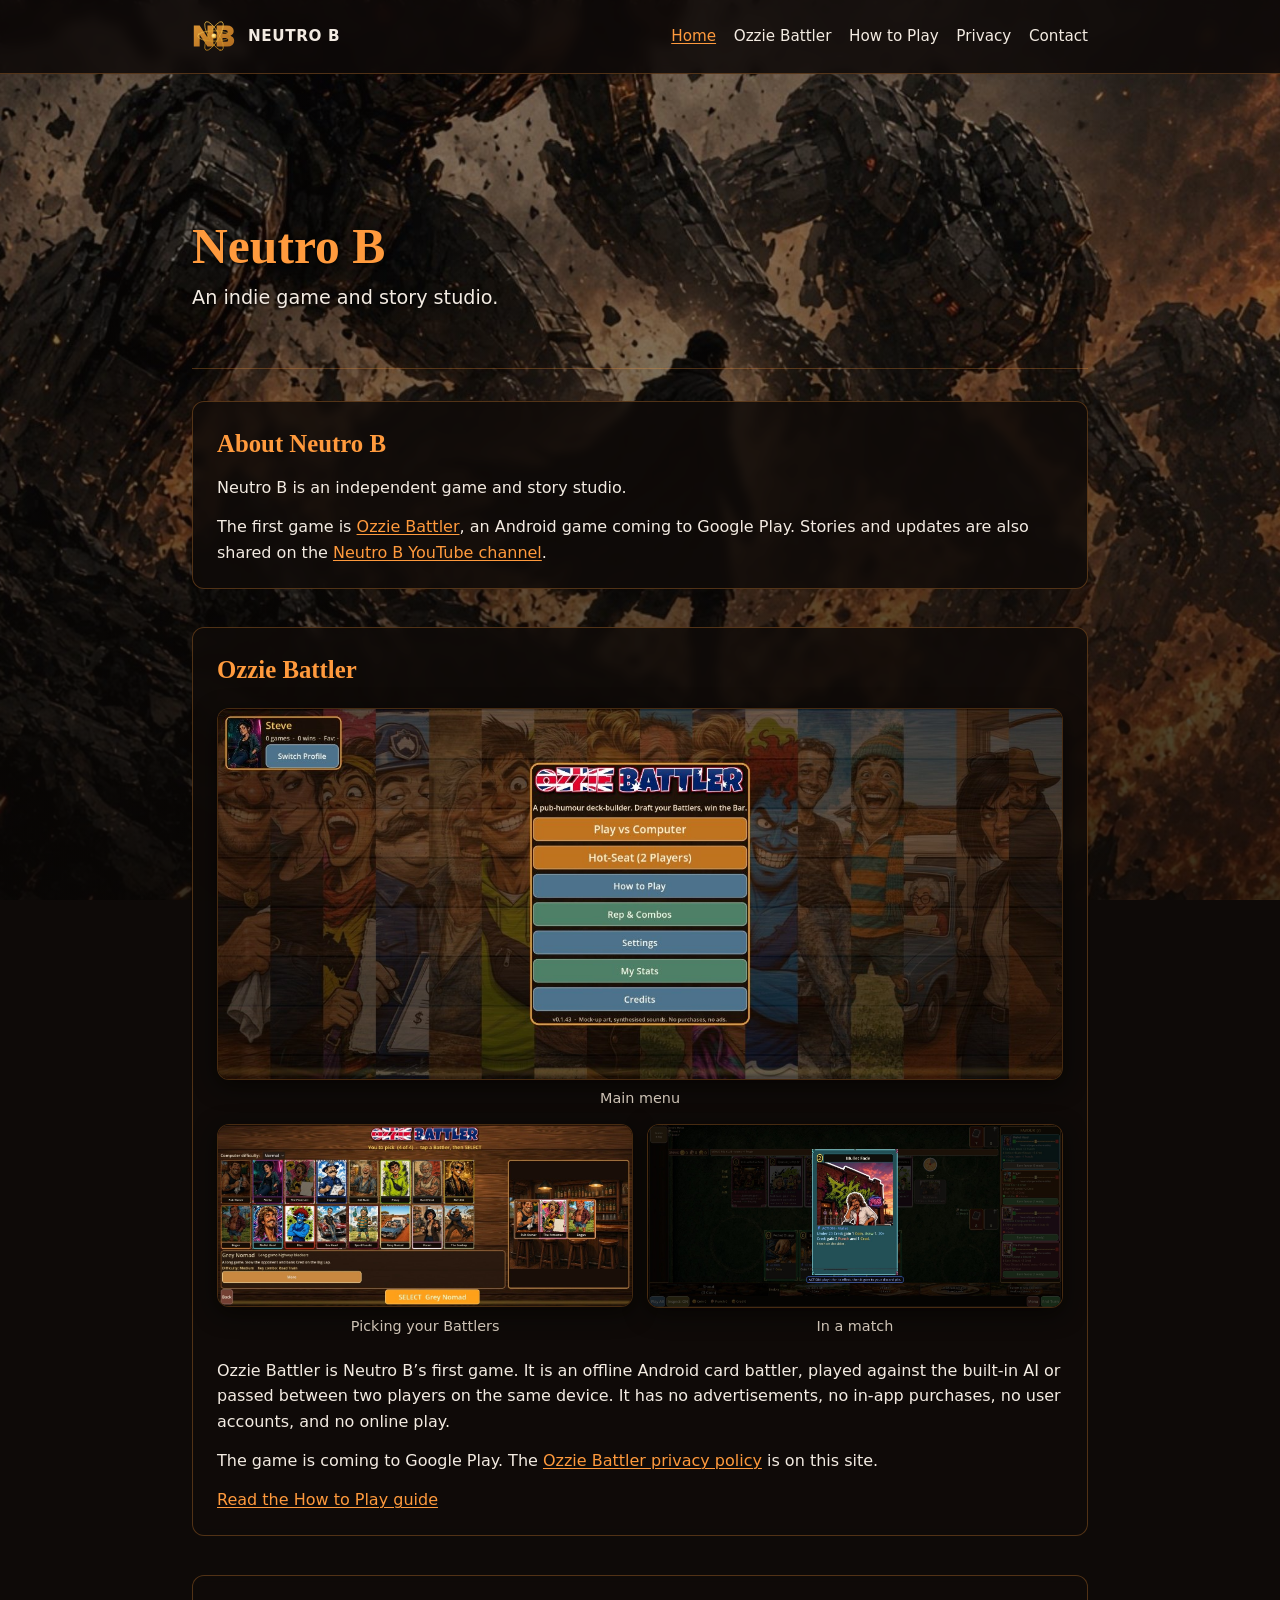
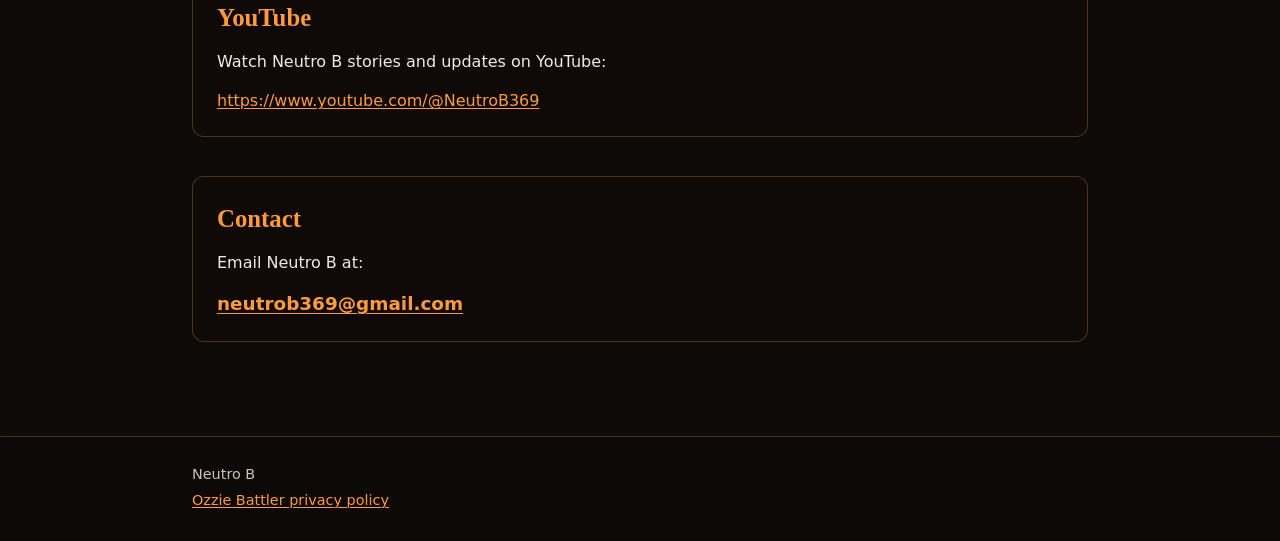
==== commit 9f90dc4c: "Add the Neutro B logo and favicon. Show the mark in the header on every page and point the browser i" ====
--- a/index.html
+++ b/index.html
@@ -5,14 +5,16 @@
   <meta name="viewport" content="width=device-width, initial-scale=1">
   <title>Neutro B — indie game and story studio</title>
   <meta name="description" content="Neutro B is an indie game and story studio. Ozzie Battler, an Android game, is coming to Google Play.">
+  <link rel="icon" type="image/svg+xml" href="images/logo.svg">
+  <link rel="icon" type="image/png" sizes="192x192" href="images/logo-192.png">
+  <link rel="apple-touch-icon" href="images/logo-192.png">
   <link rel="stylesheet" href="style.css">
 </head>
 <body>
   <header class="site-header">
     <div class="site-header__inner">
       <a class="brand" href="index.html">
-        <!-- LOGO: replace the span below with <img src="images/logo.png" alt="Neutro B" class="logo"> -->
-        <span class="logo-placeholder" aria-hidden="true">Logo</span>
+        <img src="images/logo.svg" alt="Neutro B logo" class="logo" width="44" height="44">
         <span class="brand__name">Neutro B</span>
       </a>
       <nav class="nav" aria-label="Primary">
--- a/style.css
+++ b/style.css
@@ -104,33 +104,13 @@
 }
 
 /* ============================================================
-   LOGO — replace the placeholder in the header with:
-   <img src="images/logo.png" alt="Neutro B" class="logo">
-   Suggested size: about 64px tall, transparent PNG or SVG.
-   ============================================================ */
-.logo-placeholder,
+   LOGO — images/logo.svg, shown at 44px in the header
+   ============================================================ */
 .logo {
-  width: 3rem;
-  height: 3rem;
+  width: 2.75rem;
+  height: 2.75rem;
   flex: 0 0 auto;
-}
-
-.logo {
   object-fit: contain;
-}
-
-.logo-placeholder {
-  display: grid;
-  place-items: center;
-  border: 1px dashed var(--color-placeholder-line);
-  background: var(--color-placeholder-bg);
-  color: var(--color-placeholder-text);
-  border-radius: 0.4rem;
-  font-size: 0.65rem;
-  font-weight: 600;
-  text-align: center;
-  line-height: 1.2;
-  padding: 0.2rem;
 }
 
 .nav {
@@ -335,7 +315,6 @@
 .nav a[aria-current="page"] { color: var(--color-accent); }
 
 a { text-decoration-thickness: 1px; }
-.logo-placeholder { border-color: var(--color-placeholder-line); }
 code { color: var(--color-accent-hover); }
 
 @media (max-width: 700px) {
